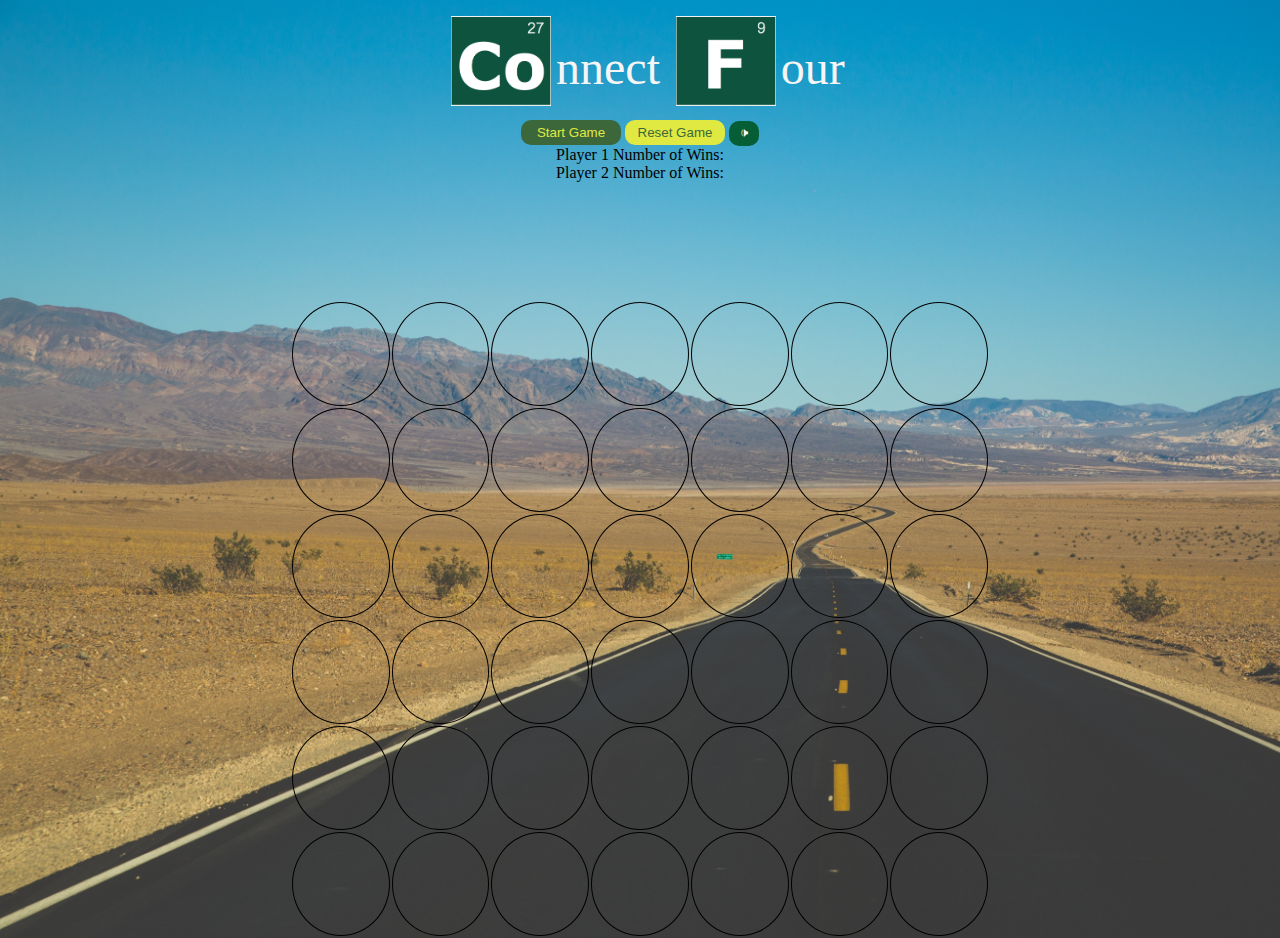
==== index.html @ e905e2eb "Fixed a typo in the HTML file and deleted unused images" ====
<!DOCTYPE html>
<html lang="en">
<head>
  <meta charset="UTF-8">
  <meta name="viewport" content="width=device-width, initial-scale=1.0">
  <meta http-equiv="X-UA-Compatible" content="ie=edge">
  <link href="style.css" rel="stylesheet" />
  <title>Connect 4</title>
</head>

<body>
  <div class="theme-title">
    <div class="title-1"></div>
    <p>nnect</p>
    <div class="title-2"></div>
    <p>our</p>
  </div>
  <main>
    <button id="startGame">Start Game</button>
    <button id="resetGame">Reset Game</button>
    <button id="music">&#128361;</button>
      <div id="gameInfo"></div>
      <div id="p1Wins">Player 1 Number of Wins:</div>
      <div id="p2Wins">Player 2 Number of Wins:</div>
    <p>
      <audio loop id="theme">
        <source src="audio/Breaking Bad Theme.mp3" type="audio/mpeg">
        Your browser does not support the audio element.
      </audio>
    </p>
    <table>
     <thead>
          <th class="col-0"></th>
          <th class="col-1"></th>
          <th class="col-2"></th>
          <th class="col-3"></th>
          <th class="col-4"></th>
          <th class="col-5"></th>
          <th class="col-6"></th>
        </thead>
      <tbody>
        <!--Row #1-->
        <tr>
          <td id="td00"></td>
          <td id="td01"></td>
          <td id="td02"></td>
          <td id="td03"></td>
          <td id="td04"></td>
          <td id="td05"></td>
          <td id="td06"></td>
        </tr>
        <!--Row #2-->
        <tr>
          <td id="td10"></td>
          <td id="td11"></td>
          <td id="td12"></td>
          <td id="td13"></td>
          <td id="td14"></td>
          <td id="td15"></td>
          <td id="td16"></td>
        </tr>
        <!--Row #3-->
        <tr>
          <td id="td20"></td>
          <td id="td21"></td>
          <td id="td22"></td>
          <td id="td23"></td>
          <td id="td24"></td>
          <td id="td25"></td>
          <td id="td26"></td>
        </tr>
        <!--Row #4-->
        <tr>
          <td id="td30"></td>
          <td id="td31"></td>
          <td id="td32"></td>
          <td id="td33"></td>
          <td id="td34"></td>
          <td id="td35"></td>
          <td id="td36"></td>
        </tr>
        <!--Row #5-->
        <tr>
          <td id="td40"></td>
          <td id="td41"></td>
          <td id="td42"></td>
          <td id="td43"></td>
          <td id="td44"></td>
          <td id="td45"></td>
          <td id="td46"></td>
        </tr>
        <!--Row #6-->
        <tr>
          <td id="td50"></td>
          <td id="td51"></td>
          <td id="td52"></td>
          <td id="td53"></td>
          <td id="td54"></td>
          <td id="td55"></td>
          <td id="td56"></td>
        </tr>
      </tbody>
    </table>
     <div class="modal hidden">
        <div class="modal-text">
          <span class="close">&times;</span>
          <button class="restart">Play Again</button>
          <div class="congrats"></div>
        </div>
      </div>
  </main>
  <script src="script.js"></script>
</body>
</html>
---- style.css ----
body {
  max-width: 700px;
  margin: auto;
  text-align: center;
  background-image: url(images/pablo-garcia-saldana-6WysHvxpQEQ-unsplash.jpg);
  background-size: cover;
  background-repeat: no-repeat;
}

h1 {
  color: whitesmoke;
}

table {
  margin: auto;
}

tr, td, tbody {
  border: 1px solid #000;
  border-radius: 50%;
  height: 100px;
  width: 100px;
}

.tdElement {
  height: 100px;
  width: 100px;
  border-radius: 50%;
  margin: 0 auto;
  display: block;
}

th:hover {
  background-image: url('images/arrow.gif');
  background-size: contain;
  background-repeat: no-repeat;
}

#startGame {
  height: 25px;
  width: 100px;
  border-radius: 10px;
  border: none;
  background-color: rgb(60, 103, 58);
  color: rgb(224, 233, 66);
}

#startGame:hover {
  cursor: pointer;
  background-color: rgb(36, 58, 35);
}

#startGame:active {
  transform: translateY(5px);
}

#startGame:disabled {
  color: grey;
  cursor: initial;
}

#startGame:disabled:hover {
  background-color: rgb(60, 103, 58));
  cursor: initial;
}

#resetGame {
  height: 25px;
  width: 100px;
  border-radius: 10px;
  border: none;
  background-color: rgb(224, 233, 66);
  color: rgb(60, 103, 58);
}

#resetGame:hover {
  cursor: pointer;
  background-color: rgb(126, 131, 35);
}

#resetGame:active {
  transform: translateY(5px);
}

#music {
  height: 25px;
  width: 30px;
  border-radius: 10px;
  border: none;
  background-color: rgb(6, 94, 54);
  color: white;
}

#music:hover {
  cursor: pointer;
  background-color: rgb(188, 194, 191);
}

#music:active {
  transform: translateY(5px);
}

.modal {
  position: fixed;
  top: 50%;
  left: 50%;
  transform: translate(-50%, -50%);
  height: 400px;
  width: 800px;
  background-color: black;
  background-image: radial-gradient(white, rgba(255, 255, 255, .2) 2px, transparent 40px), radial-gradient(white, rgba(255, 255, 255, .15) 1px, transparent 30px), radial-gradient(white, rgba(255, 255, 255, .1) 2px, transparent 40px), radial-gradient(rgba(255, 255, 255, .4), rgba(255, 255, 255, .1) 2px, transparent 30px);
  background-size: 550px 550px, 350px 350px, 250px 250px, 150px 150px;
  background-position: 0 0, 40px 60px, 130px 270px, 70px 100px;
  color: white;
  border-radius: 25px;
}

.modal-text {
  display: flex;
  justify-content: center;
  flex-direction: column;
  align-items: center;
}

.modal-text>div {
  text-align: center;
  font-size: 3rem;
  position: relative;
  top: 50px;
}

.close {
  font-size: 5rem;
  font-weight: bolder;
  color: #fff;
}

.close:hover {
  cursor: pointer;
  color: #aaa;
}

.close:active {
  transform: translateY(5px);
}

.restart {
  height: 25px;
  width: 100px;
  border-radius: 10px;
  border: none;
  background-color: dodgerblue;
  color: white;
}

.restart:hover {
  cursor: pointer;
  background-color: blue;
}

.restart:active {
  transform: translateY(5px);
}

.fall-5 {
  animation-name: fall-animation-5;
  animation-duration: 500ms;
}

.fall-4 {
  animation-name: fall-animation-4;
  animation-duration: 500ms;
}

.fall-3 {
  animation-name: fall-animation-3;
  animation-duration: 500ms;
}

.fall-2 {
  animation-name: fall-animation-2;
  animation-duration: 500ms;
}

.fall-1 {
  animation-name: fall-animation-1;
  animation-duration: 500ms;
}

.fall-0 {
  animation-name: fall-animation-0;
  animation-duration: 500ms;
}

@keyframes fall-animation-5 {
  from {
    transform: translateY(-500px);
  }
  to {
    transform: translateY(0);
  }
}

@keyframes fall-animation-4 {
  from {
    transform: translateY(-400px);
  }
  to {
    transform: translateY(0);
  }
}

@keyframes fall-animation-3 {
  from {
    transform: translateY(-300px);
  }
  to {
    transform: translateY(0);
  }
}

@keyframes fall-animation-2 {
  from {
    transform: translateY(-200px);
  }
  to {
    transform: translateY(0);
  }
}

@keyframes fall-animation-1 {
  from {
    transform: translateY(-100px);
  }
  to {
    transform: translateY(0);
  }
}

@keyframes fall-animation-0 {
  from {
    transform: translateY(0);
  }
  to {
    transform: translateY(0);
  }
}

.hidden {
  display: none;
}

.player1 {
  background-color: rgb(66, 151, 62);
}

.player2 {
  background-color: rgb(224, 233, 66);
}

.theme-title {
  display: flex;
  height: 120px;
  justify-content: center;
}

.theme-title p {
  color: whitesmoke;
  font-size: 3rem;
  margin-top: 2.5rem;
}

.title-1 {
  background-image: url(images/co.png);
  background-size: cover;
  background-position: center;
  background-repeat: no-repeat;
  height: 90px;
  width: 100px;
  margin: 1rem;
  margin-right: .3rem;
}

.title-2 {
  background-image: url(images/F.png);
  background-size: cover;
  background-position: center;
  background-repeat: no-repeat;
  height: 90px;
  width: 100px;
  margin: 1rem;
  margin-right: .3rem;
}
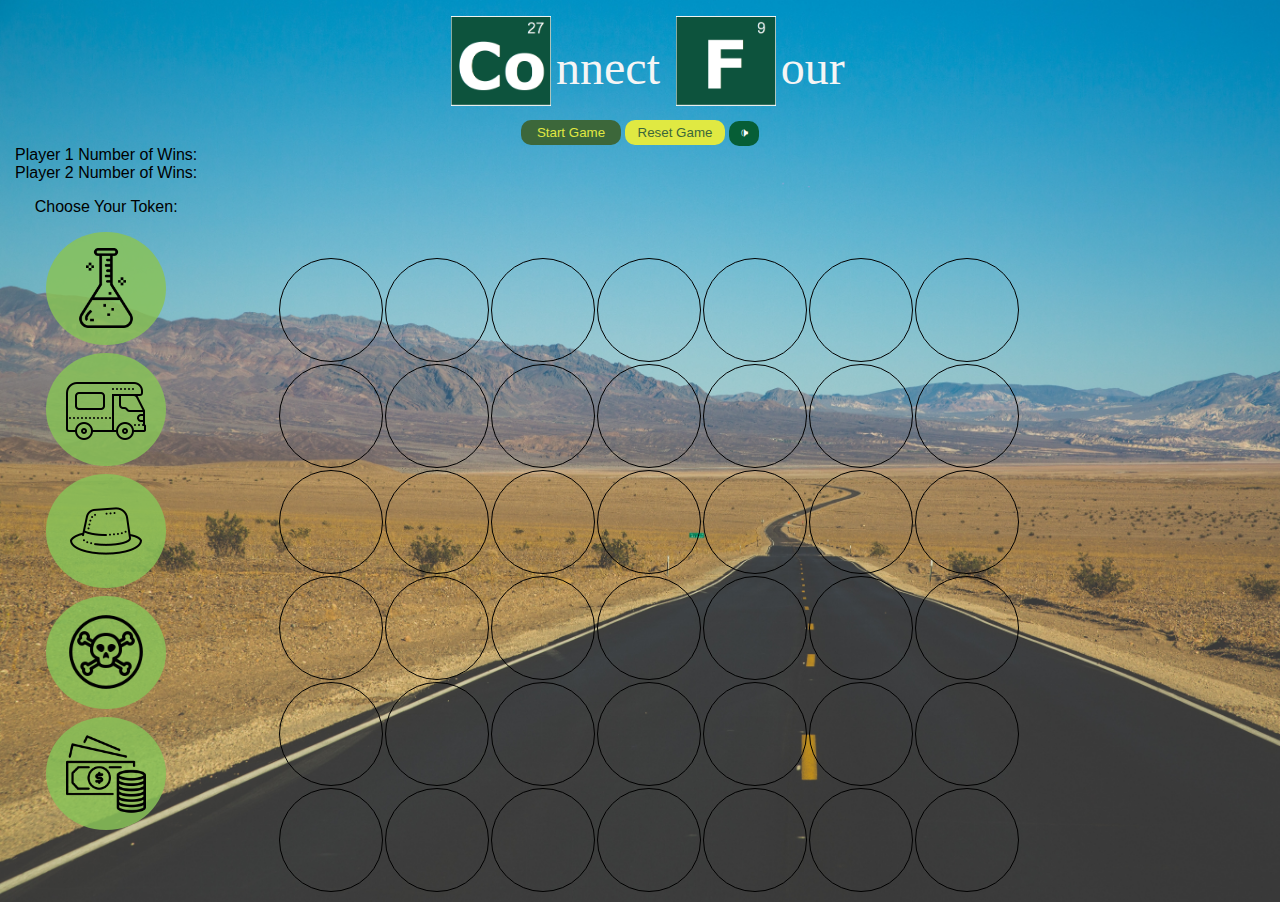
==== commit 1c248f71: "added aside with choice of tokens." ====
--- a/index.html
+++ b/index.html
@@ -14,20 +14,25 @@
     <p>nnect</p>
     <div class="title-2"></div>
     <p>our</p>
-  </div>
+  </div><button id="startGame">Start Game</button>
+  <button id="resetGame">Reset Game</button>
+  <button id="music">&#128361;</button>
   <main>
-    <button id="startGame">Start Game</button>
-    <button id="resetGame">Reset Game</button>
-    <button id="music">&#128361;</button>
+    <aside class="game-stats">
       <div id="gameInfo"></div>
       <div id="p1Wins">Player 1 Number of Wins:</div>
       <div id="p2Wins">Player 2 Number of Wins:</div>
-    <p>
+      <p>Choose Your Token:</p>
+      <div class="choose-token icon-1"></div>
+      <div class="choose-token icon-2"></div>
+      <div class="choose-token icon-3"></div>
+      <div class="choose-token icon-4"></div>
+      <div class="choose-token icon-5"></div>
+    </aside>
       <audio loop id="theme">
         <source src="audio/Breaking Bad Theme.mp3" type="audio/mpeg">
         Your browser does not support the audio element.
       </audio>
-    </p>
     <table>
      <thead>
           <th class="col-0"></th>
--- a/style.css
+++ b/style.css
@@ -1,5 +1,5 @@
 body {
-  max-width: 700px;
+  max-width: 1250px;
   margin: auto;
   text-align: center;
   background-image: url(images/pablo-garcia-saldana-6WysHvxpQEQ-unsplash.jpg);
@@ -12,7 +12,7 @@
 }
 
 table {
-  margin: auto;
+  margin: .5rem 5rem;
 }
 
 tr, td, tbody {
@@ -31,7 +31,7 @@
 }
 
 th:hover {
-  background-image: url('images/arrow.gif');
+  background-image: url('images/arrow.png');
   background-size: contain;
   background-repeat: no-repeat;
 }
@@ -251,11 +251,19 @@
 }
 
 .player1 {
+  background-image: url('images/money.png');
   background-color: rgb(66, 151, 62);
+  background-size: 80%;
+  background-repeat: no-repeat;
+  background-position: center;
 }
 
 .player2 {
+  background-image: url('images/beaker.png');
   background-color: rgb(224, 233, 66);
+  background-size: 80%;
+  background-repeat: no-repeat;
+  background-position: center;
 }
 
 .theme-title {
@@ -291,3 +299,47 @@
   margin: 1rem;
   margin-right: .3rem;
 }
+
+.gameStats {
+  display: flex;
+  width: 100%;
+}
+
+main {
+  display: flex;
+}
+
+.choose-token {
+  /* margin: auto; */
+  height: 15%;
+  width: 66%;
+  margin: auto;
+  margin-top: .5rem;
+  border-radius: 50%;
+  background-repeat: no-repeat;
+  background-position: center;
+  background-size: 5rem;
+  border-radius: 50%;
+  background-color: rgba(136, 194, 88, 0.842)
+
+}
+
+.icon-1 {
+  background-image: url(images/beaker.png);
+}
+.icon-2 {
+  background-image: url(images/icons8-camper-80.png);
+}
+.icon-3 {
+  background-image: url(images/icons8-hat-80.png);
+}
+.icon-4 {
+  background-image: url(images/icons8-skull-crossbones-100.png);
+}
+.icon-5 {
+  background-image: url(images/money.png);
+}
+
+aside {
+  font-family: sans-serif;
+}
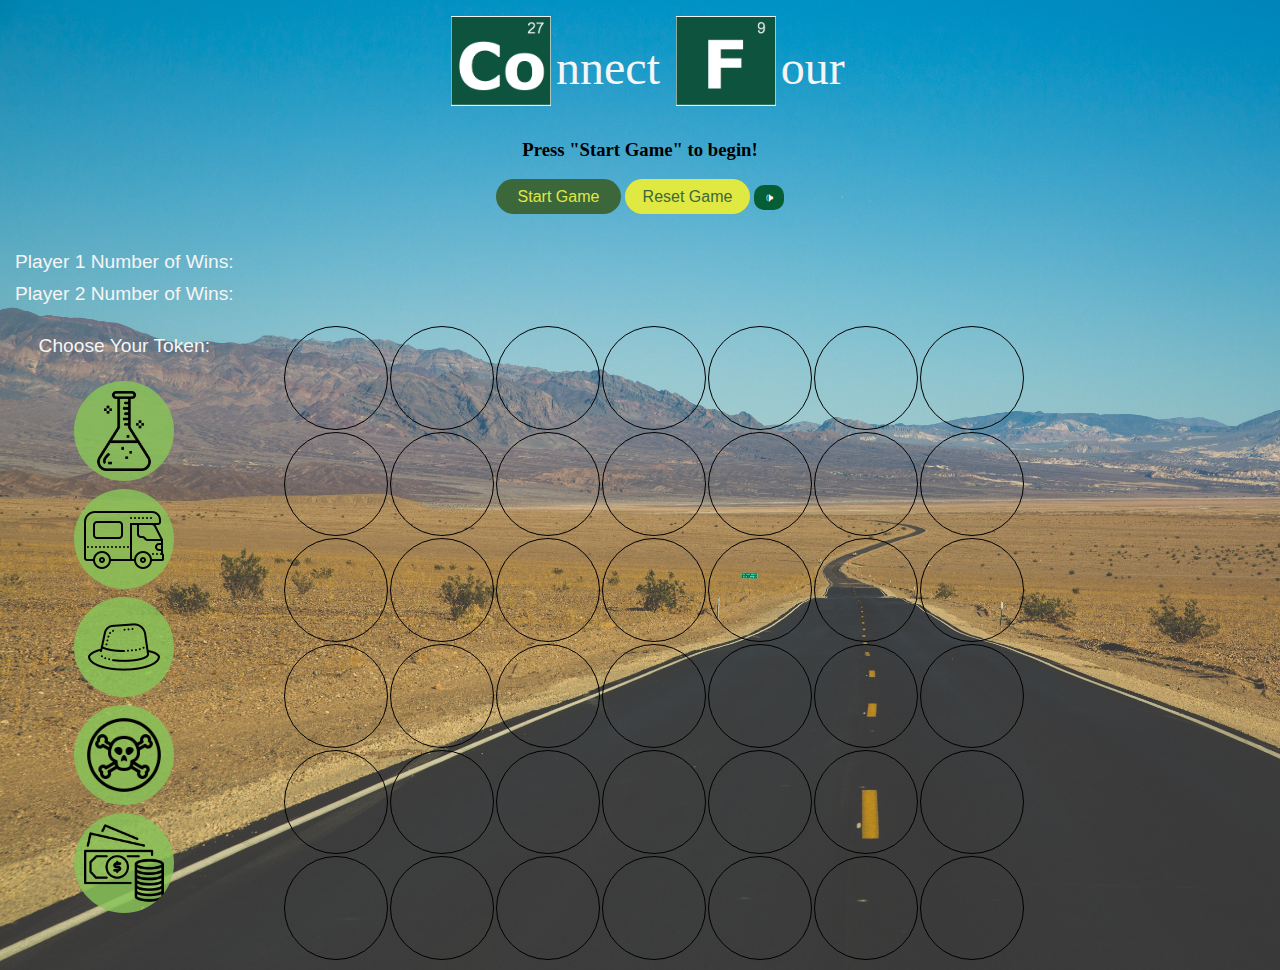
==== commit 09a4c1c8: "Final version" ====
--- a/index.html
+++ b/index.html
@@ -14,7 +14,9 @@
     <p>nnect</p>
     <div class="title-2"></div>
     <p>our</p>
-  </div><button id="startGame">Start Game</button>
+  </div>
+  <h3>Press "Start Game" to begin!</h3>
+  <button id="startGame">Start Game</button>
   <button id="resetGame">Reset Game</button>
   <button id="music">&#128361;</button>
   <main>
--- a/style.css
+++ b/style.css
@@ -12,7 +12,7 @@
 }
 
 table {
-  margin: .5rem 5rem;
+  margin: .5rem 3rem;
 }
 
 tr, td, tbody {
@@ -37,9 +37,10 @@
 }
 
 #startGame {
-  height: 25px;
-  width: 100px;
-  border-radius: 10px;
+  font-size: 1rem;
+  height: 35px;
+  width: 125px;
+  border-radius: 20px;
   border: none;
   background-color: rgb(60, 103, 58);
   color: rgb(224, 233, 66);
@@ -60,14 +61,15 @@
 }
 
 #startGame:disabled:hover {
-  background-color: rgb(60, 103, 58));
+  background-color: rgb(60, 103, 58);
   cursor: initial;
 }
 
 #resetGame {
-  height: 25px;
-  width: 100px;
-  border-radius: 10px;
+  font-size: 1rem;
+  height: 35px;
+  width: 125px;
+  border-radius: 20px;
   border: none;
   background-color: rgb(224, 233, 66);
   color: rgb(60, 103, 58);
@@ -246,24 +248,30 @@
   }
 }
 
-.hidden {
-  display: none;
-}
-
 .player1 {
-  background-image: url('images/money.png');
   background-color: rgb(66, 151, 62);
-  background-size: 80%;
-  background-repeat: no-repeat;
-  background-position: center;
+  /* background-image: url('images/money.png');
+  background-size: 80%;
+  background-repeat: no-repeat;
+  background-position: center; */
 }
 
 .player2 {
-  background-image: url('images/beaker.png');
   background-color: rgb(224, 233, 66);
-  background-size: 80%;
-  background-repeat: no-repeat;
-  background-position: center;
+  /* background-image: url('images/beaker.png');
+  background-size: 80%;
+  background-repeat: no-repeat;
+  background-position: center; */
+}
+
+/* -------------- */
+
+.player01 {
+  background-color: rgb(66, 151, 62);
+}
+
+.player02 {
+  background-color: rgb(224, 233, 66);
 }
 
 .theme-title {
@@ -311,35 +319,60 @@
 
 .choose-token {
   /* margin: auto; */
-  height: 15%;
-  width: 66%;
+  height: 100px;
+  width: 100px;
   margin: auto;
   margin-top: .5rem;
-  border-radius: 50%;
   background-repeat: no-repeat;
   background-position: center;
   background-size: 5rem;
   border-radius: 50%;
   background-color: rgba(136, 194, 88, 0.842)
-
 }
 
 .icon-1 {
-  background-image: url(images/beaker.png);
-}
+  background-image: url('images/beaker.png');
+  background-size: 80%;
+  background-repeat: no-repeat;
+  background-position: center;
+}
+
 .icon-2 {
-  background-image: url(images/icons8-camper-80.png);
-}
+  background-image: url('images/icons8-camper-80.png');
+  background-size: 80%;
+  background-repeat: no-repeat;
+  background-position: center;
+}
+
 .icon-3 {
-  background-image: url(images/icons8-hat-80.png);
-}
+  background-image: url('images/icons8-hat-80.png');
+  background-size: 80%;
+  background-repeat: no-repeat;
+  background-position: center;
+}
+
 .icon-4 {
-  background-image: url(images/icons8-skull-crossbones-100.png);
-}
+  background-image: url('images/icons8-skull-crossbones-100.png');
+  background-size: 80%;
+  background-repeat: no-repeat;
+  background-position: center;
+}
+
 .icon-5 {
-  background-image: url(images/money.png);
+  background-image: url('images/money.png');
+  background-size: 80%;
+  background-repeat: no-repeat;
+  background-position: center;
 }
 
 aside {
+  margin-top: 2rem;
+  color: whitesmoke;
   font-family: sans-serif;
-}
+  font-size: 1.2rem;
+  line-height: 2rem;
+}
+
+.hidden {
+  display: none;
+}
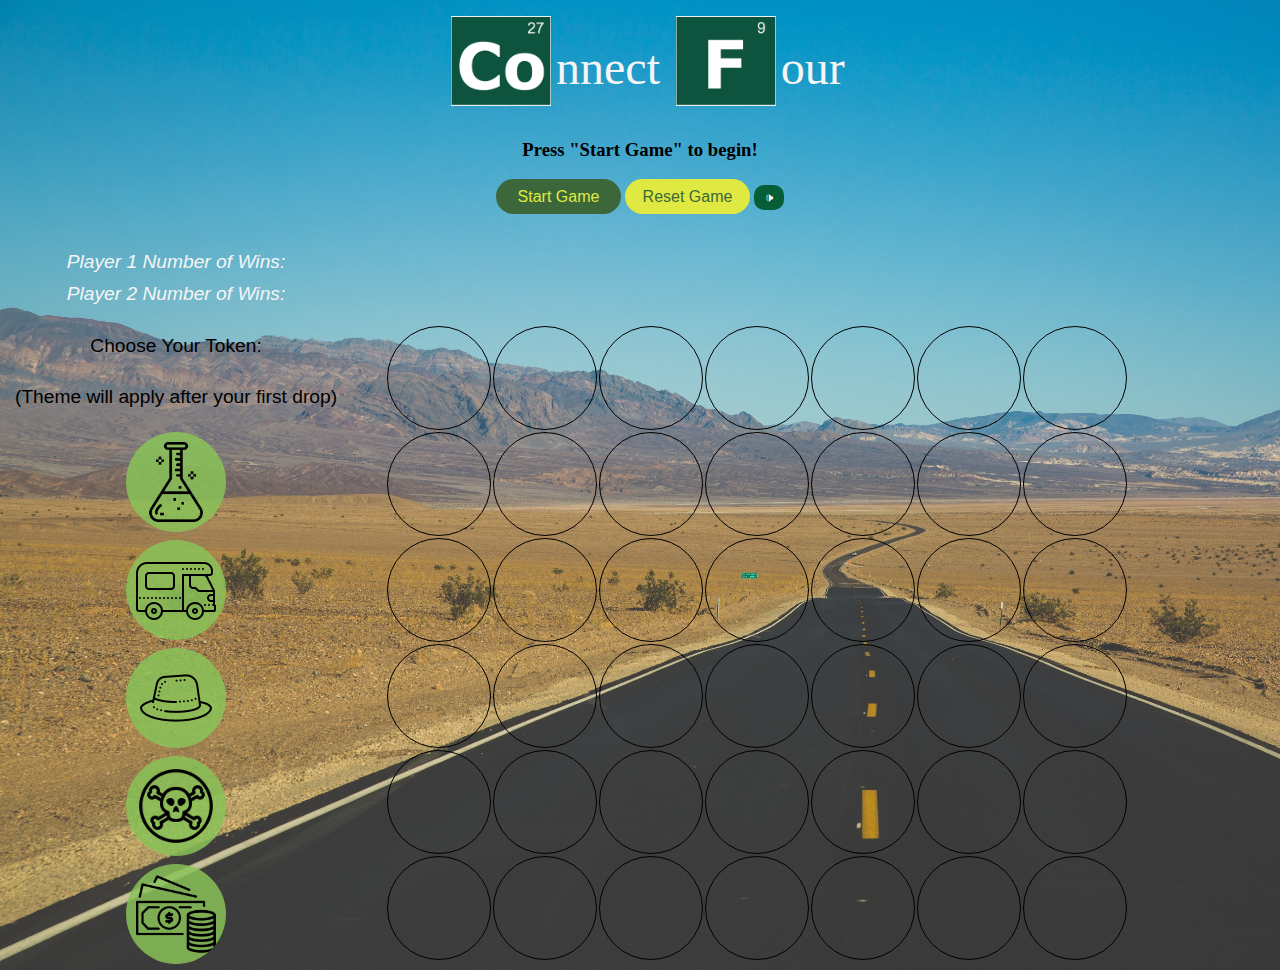
==== commit 36c4c834: "Final - for reals this time" ====
--- a/index.html
+++ b/index.html
@@ -24,7 +24,8 @@
       <div id="gameInfo"></div>
       <div id="p1Wins">Player 1 Number of Wins:</div>
       <div id="p2Wins">Player 2 Number of Wins:</div>
-      <p>Choose Your Token:</p>
+      <p id="token1">Choose Your Token:</p>
+      <p id="token2">(Theme will apply after your first drop)</p>
       <div class="choose-token icon-1"></div>
       <div class="choose-token icon-2"></div>
       <div class="choose-token icon-3"></div>
--- a/style.css
+++ b/style.css
@@ -100,6 +100,10 @@
 
 #music:active {
   transform: translateY(5px);
+}
+
+#p1Wins, #p2Wins {
+  font-style: italic;
 }
 
 .modal {
@@ -365,6 +369,18 @@
   background-position: center;
 }
 
+#token1, #token2 {
+  color: black;
+}
+
+.choose-token:hover {
+  background-color: darkolivegreen;
+}
+
+.choose-token:active {
+  transform: translateY(5px);
+}
+
 aside {
   margin-top: 2rem;
   color: whitesmoke;
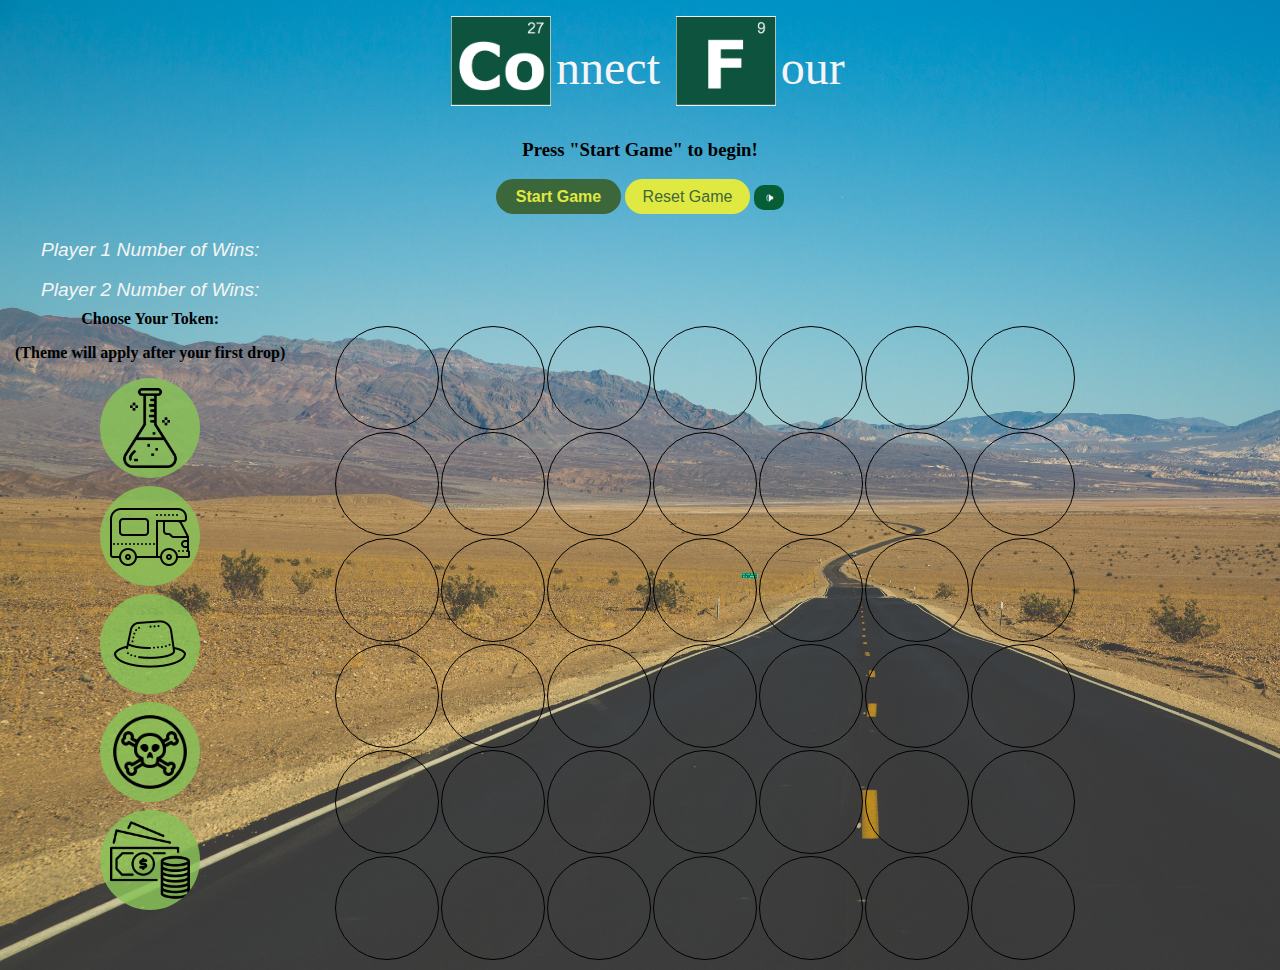
==== commit f7a32d34: "Organized code a bit better" ====
--- a/index.html
+++ b/index.html
@@ -9,16 +9,18 @@
 </head>
 
 <body>
-  <div class="theme-title">
-    <div class="title-1"></div>
-    <p>nnect</p>
-    <div class="title-2"></div>
-    <p>our</p>
-  </div>
-  <h3>Press "Start Game" to begin!</h3>
-  <button id="startGame">Start Game</button>
-  <button id="resetGame">Reset Game</button>
-  <button id="music">&#128361;</button>
+  <header>
+    <div class="theme-title">
+      <div class="title-1"></div>
+      <p>nnect</p>
+      <div class="title-2"></div>
+      <p>our</p>
+    </div>
+    <h3>Press "Start Game" to begin!</h3>
+    <button id="startGame">Start Game</button>
+    <button id="resetGame">Reset Game</button>
+    <button id="music">&#128361;</button>
+  </header>
   <main>
     <aside class="game-stats">
       <div id="gameInfo"></div>
--- a/style.css
+++ b/style.css
@@ -2,7 +2,7 @@
   max-width: 1250px;
   margin: auto;
   text-align: center;
-  background-image: url(images/pablo-garcia-saldana-6WysHvxpQEQ-unsplash.jpg);
+  background-image: url('images/pablo-garcia-saldana-6WysHvxpQEQ-unsplash.jpg');
   background-size: cover;
   background-repeat: no-repeat;
 }
@@ -22,6 +22,10 @@
   width: 100px;
 }
 
+#gameInfo {
+  font-size: 1.75rem;
+}
+
 .tdElement {
   height: 100px;
   width: 100px;
@@ -38,6 +42,7 @@
 
 #startGame {
   font-size: 1rem;
+  font-weight: bold;
   height: 35px;
   width: 125px;
   border-radius: 20px;
@@ -270,14 +275,6 @@
 
 /* -------------- */
 
-.player01 {
-  background-color: rgb(66, 151, 62);
-}
-
-.player02 {
-  background-color: rgb(224, 233, 66);
-}
-
 .theme-title {
   display: flex;
   height: 120px;
@@ -291,7 +288,7 @@
 }
 
 .title-1 {
-  background-image: url(images/co.png);
+  background-image: url('images/co.png');
   background-size: cover;
   background-position: center;
   background-repeat: no-repeat;
@@ -302,7 +299,7 @@
 }
 
 .title-2 {
-  background-image: url(images/F.png);
+  background-image: url('images/F.png');
   background-size: cover;
   background-position: center;
   background-repeat: no-repeat;
@@ -371,22 +368,24 @@
 
 #token1, #token2 {
   color: black;
+  font-weight: bold;
 }
 
 .choose-token:hover {
   background-color: darkolivegreen;
+  cursor: pointer;
 }
 
 .choose-token:active {
   transform: translateY(5px);
 }
 
-aside {
+#p1Wins, #p2Wins {
   margin-top: 2rem;
   color: whitesmoke;
   font-family: sans-serif;
   font-size: 1.2rem;
-  line-height: 2rem;
+  line-height: 0.5rem;
 }
 
 .hidden {
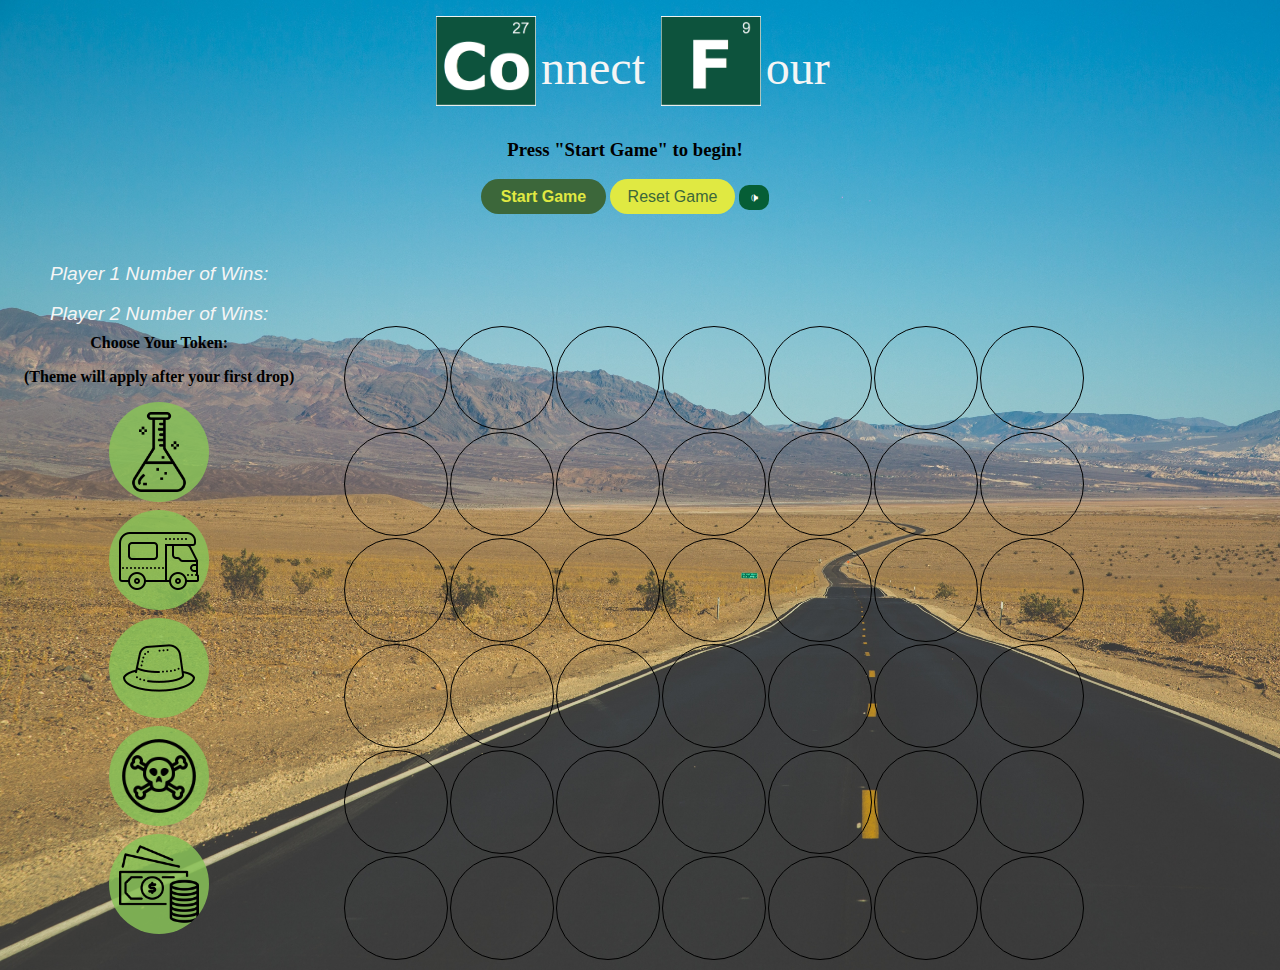
==== commit 1c4d8a45: "added draw condition, styled modal differently to cover whole page" ====
--- a/index.html
+++ b/index.html
@@ -9,6 +9,20 @@
 </head>
 
 <body>
+  <div class="modal hidden">
+    <div class="modal-text">
+      <span class="close">&times;</span>
+      <button class="restart">Play Again</button>
+      <div class="congrats"></div>
+    </div>
+  </div>
+  <div class="modal-draw hidden">
+    <div class="modal-text">
+      <span class="close">&times;</span>
+      <button class="restart-draw">Play Again</button>
+      <div class="draw"></div>
+    </div>
+  </div>
   <header>
     <div class="theme-title">
       <div class="title-1"></div>
@@ -111,13 +125,6 @@
         </tr>
       </tbody>
     </table>
-     <div class="modal hidden">
-        <div class="modal-text">
-          <span class="close">&times;</span>
-          <button class="restart">Play Again</button>
-          <div class="congrats"></div>
-        </div>
-      </div>
   </main>
   <script src="script.js"></script>
 </body>
--- a/style.css
+++ b/style.css
@@ -1,6 +1,6 @@
 body {
   max-width: 1250px;
-  margin: auto;
+  margin: 0;
   text-align: center;
   background-image: url('images/pablo-garcia-saldana-6WysHvxpQEQ-unsplash.jpg');
   background-size: cover;
@@ -111,19 +111,14 @@
   font-style: italic;
 }
 
-.modal {
+.modal, .modal-draw {
   position: fixed;
-  top: 50%;
-  left: 50%;
-  transform: translate(-50%, -50%);
-  height: 400px;
-  width: 800px;
-  background-color: black;
-  background-image: radial-gradient(white, rgba(255, 255, 255, .2) 2px, transparent 40px), radial-gradient(white, rgba(255, 255, 255, .15) 1px, transparent 30px), radial-gradient(white, rgba(255, 255, 255, .1) 2px, transparent 40px), radial-gradient(rgba(255, 255, 255, .4), rgba(255, 255, 255, .1) 2px, transparent 30px);
-  background-size: 550px 550px, 350px 350px, 250px 250px, 150px 150px;
-  background-position: 0 0, 40px 60px, 130px 270px, 70px 100px;
-  color: white;
-  border-radius: 25px;
+  display: flex;
+  justify-content: center;
+  margin: 0;
+  height: 100%;
+  width: 100%;
+  background-color: rgba(27, 29, 25, 0.637)
 }
 
 .modal-text {
@@ -131,6 +126,7 @@
   justify-content: center;
   flex-direction: column;
   align-items: center;
+  color: white;
 }
 
 .modal-text>div {
@@ -155,7 +151,7 @@
   transform: translateY(5px);
 }
 
-.restart {
+.restart, .restart-draw {
   height: 25px;
   width: 100px;
   border-radius: 10px;
@@ -372,7 +368,7 @@
 }
 
 .choose-token:hover {
-  background-color: darkolivegreen;
+  background-color: rgb(7, 7, 7);
   cursor: pointer;
 }
 
@@ -388,6 +384,11 @@
   line-height: 0.5rem;
 }
 
+aside {
+  margin: 1.5rem;
+  margin-right: 0;
+}
+
 .hidden {
   display: none;
 }
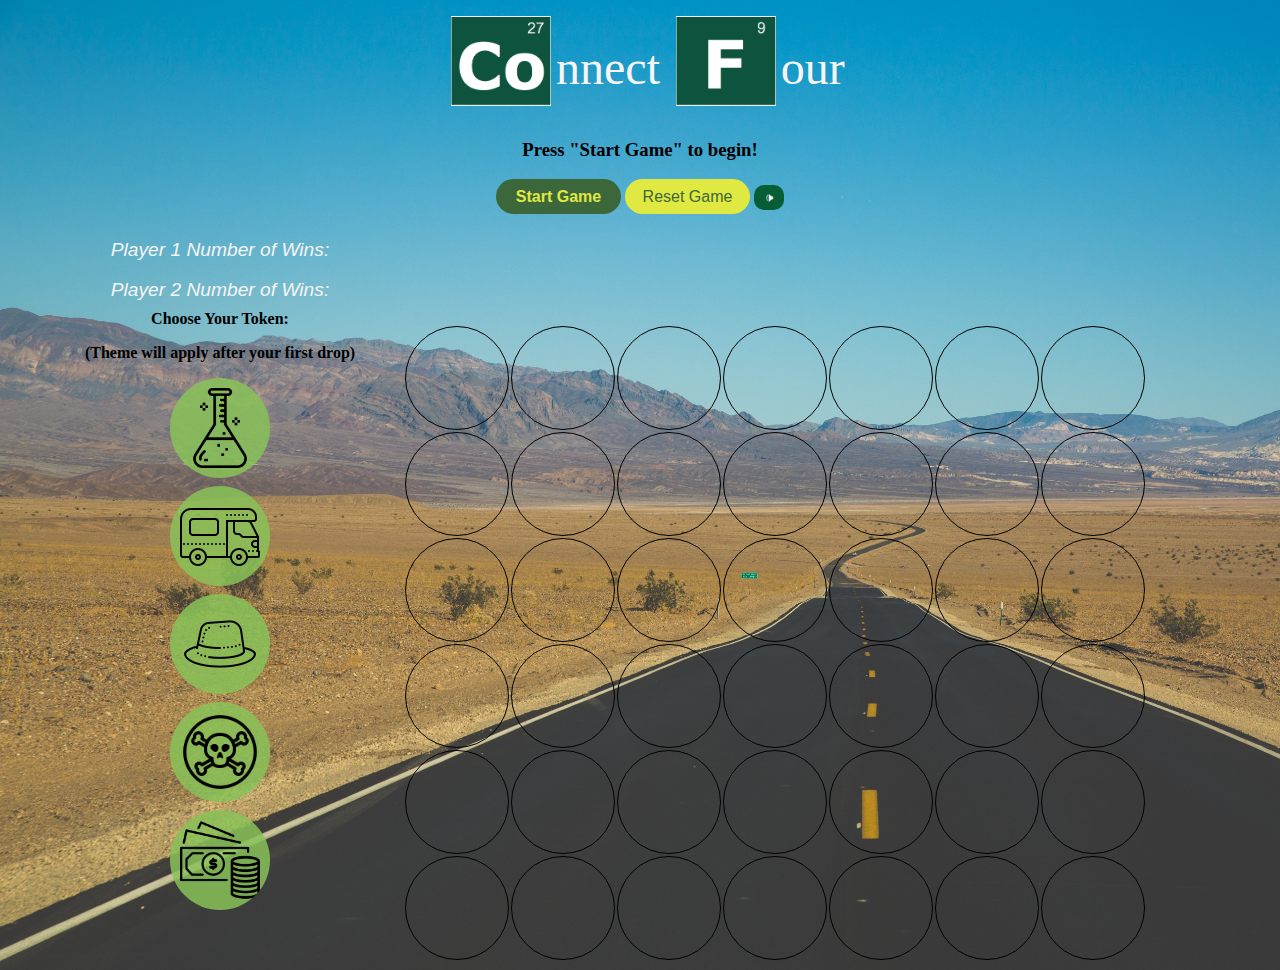
==== commit 5e80323d: "added counter to fix draw, and refactored draw modal" ====
--- a/index.html
+++ b/index.html
@@ -18,7 +18,6 @@
   </div>
   <div class="modal-draw hidden">
     <div class="modal-text">
-      <span class="close">&times;</span>
       <button class="restart-draw">Play Again</button>
       <div class="draw"></div>
     </div>
--- a/style.css
+++ b/style.css
@@ -1,7 +1,6 @@
 body {
-  max-width: 1250px;
+  max-width: 100vw;
   margin: 0;
-  text-align: center;
   background-image: url('images/pablo-garcia-saldana-6WysHvxpQEQ-unsplash.jpg');
   background-size: cover;
   background-repeat: no-repeat;
@@ -312,6 +311,7 @@
 
 main {
   display: flex;
+  justify-content: center;
 }
 
 .choose-token {
@@ -385,8 +385,12 @@
 }
 
 aside {
-  margin: 1.5rem;
-  margin-right: 0;
+  /* margin: 2.5rem 0 0 3.5rem; */
+  text-align: center;
+}
+
+header {
+  text-align: center;
 }
 
 .hidden {
